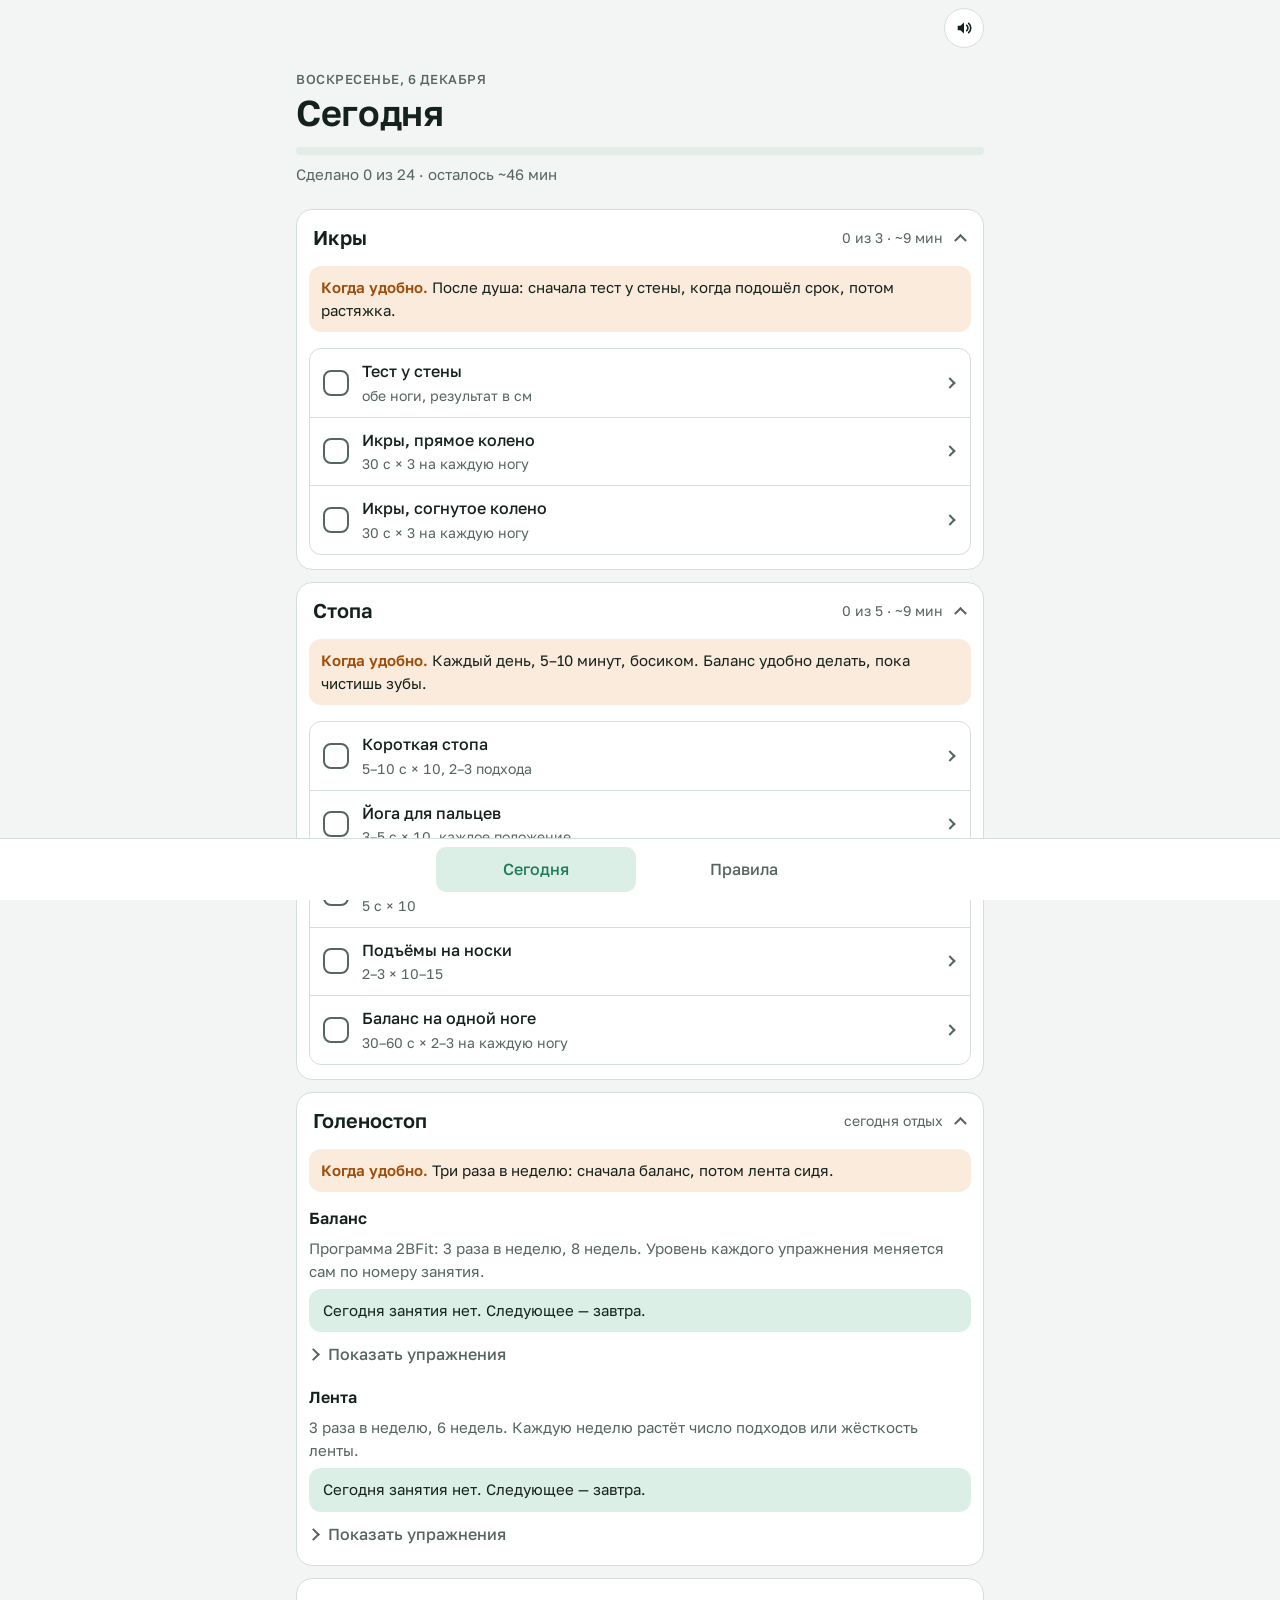
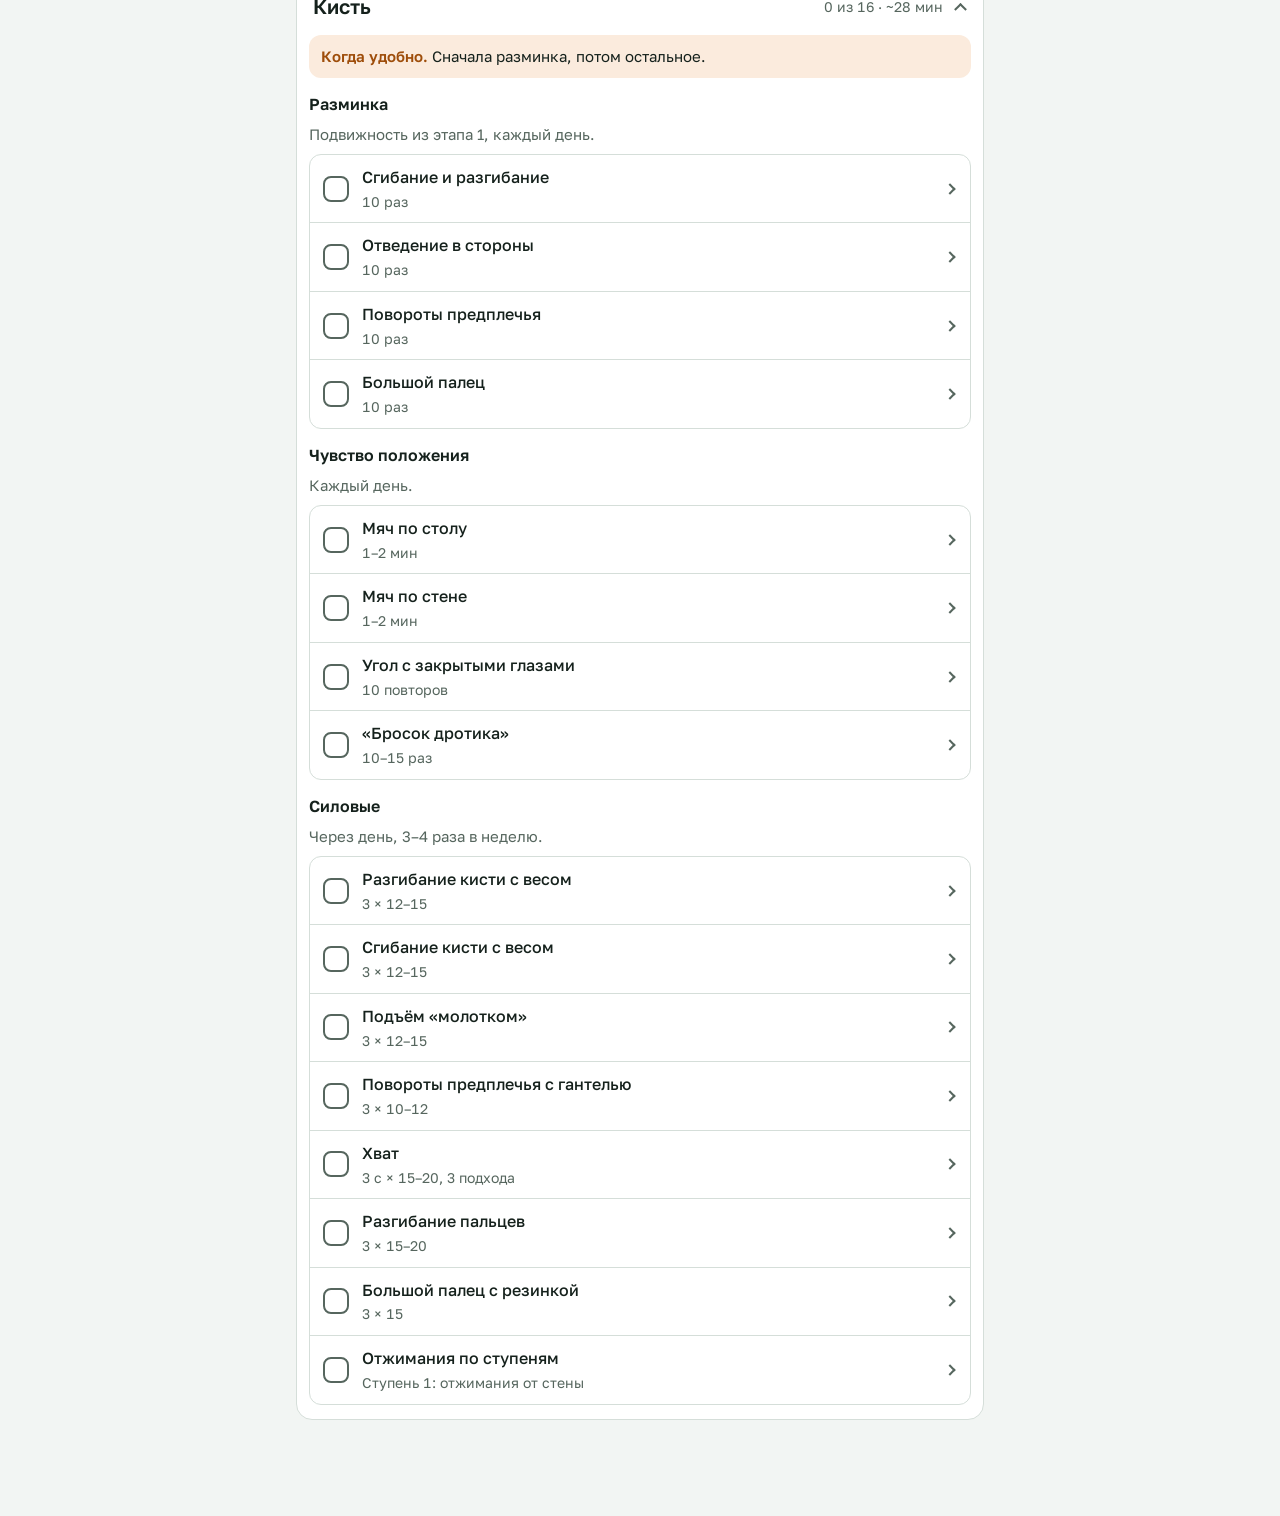
==== index.html @ 6de58931 "Публикация 2026-11-14 (0f34f61)" ====
<!doctype html>
<html lang="ru">
<head>
<meta charset="utf-8">
<meta name="viewport" content="width=device-width, initial-scale=1, viewport-fit=cover">
<title>ЛФК</title>
<meta name="description" content="Ежедневные упражнения для стоп, икр, голеностопа и кистей: план на день, анимация и таймер.">
<meta name="theme-color" content="#F2F5F3" media="(prefers-color-scheme: light)">
<meta name="theme-color" content="#0F1513" media="(prefers-color-scheme: dark)">
<link rel="manifest" href="manifest.webmanifest">
<link rel="icon" href="icons/icon-192.png" type="image/png">
<link rel="apple-touch-icon" href="icons/apple-touch-icon.png">
<link rel="preload" href="fonts/golos-text-cyrillic-400-normal.woff2" as="font" type="font/woff2" crossorigin>
<link rel="preload" href="fonts/golos-text-cyrillic-600-normal.woff2" as="font" type="font/woff2" crossorigin>
<link rel="stylesheet" href="app.css">
<script type="importmap">
{ "imports": {
  "three": "./lib/three.module.min.js",
  "three/addons/": "./lib/addons/"
} }
</script>
</head>
<body>
<svg width="0" height="0" style="position:absolute" aria-hidden="true" focusable="false">
  <defs>
    <marker id="arr" viewBox="0 0 10 10" refX="8" refY="5" markerUnits="userSpaceOnUse" markerWidth="10" markerHeight="10" orient="auto-start-reverse">
      <path d="M0,0 L10,5 L0,10 z" class="cue-fill"/>
    </marker>
  </defs>
</svg>

<div id="storage-warn" class="storage-warn" role="alert" hidden>
  <b>Отметки не сохранятся.</b> Хранилище телефона недоступно, поэтому всё записанное пропадёт после закрытия приложения. Так бывает в режиме инкогнито: открой приложение в обычном окне.
</div>
<main id="app" class="wrap" tabindex="-1"></main>

<nav class="tabbar" aria-label="Разделы">
  <a href="#today" data-tab="today">Сегодня</a>
  <a href="#rules" data-tab="rules">Правила</a>
</nav>

<script type="module" src="app.js"></script>
<script>
  if ('serviceWorker' in navigator) {
    window.addEventListener('load', () => { navigator.serviceWorker.register('sw.js').catch(() => {}); });
  }
</script>
</body>
</html>
---- app.css ----
/* Одна колонка под телефон: «Сегодня» — список по группам дня, плеер — сцена, таймер, «Следи», «Сколько».
   Цвета — токены: светлая тема на :root, тёмная — в двух блоках ниже. */

@font-face { font-family: "Golos Text"; font-style: normal; font-weight: 400; font-display: swap; src: url(fonts/golos-text-cyrillic-400-normal.woff2) format("woff2"); unicode-range: U+0301, U+0400-045F, U+0490-0491, U+04B0-04B1, U+2116; }
@font-face { font-family: "Golos Text"; font-style: normal; font-weight: 500; font-display: swap; src: url(fonts/golos-text-cyrillic-500-normal.woff2) format("woff2"); unicode-range: U+0301, U+0400-045F, U+0490-0491, U+04B0-04B1, U+2116; }
@font-face { font-family: "Golos Text"; font-style: normal; font-weight: 600; font-display: swap; src: url(fonts/golos-text-cyrillic-600-normal.woff2) format("woff2"); unicode-range: U+0301, U+0400-045F, U+0490-0491, U+04B0-04B1, U+2116; }
@font-face { font-family: "Golos Text"; font-style: normal; font-weight: 400; font-display: swap; src: url(fonts/golos-text-latin-400-normal.woff2) format("woff2"); unicode-range: U+0000-00FF, U+0131, U+0152-0153, U+02BB-02BC, U+02C6, U+02DA, U+02DC, U+0304, U+0308, U+0329, U+2000-206F, U+20AC, U+2122, U+2191, U+2193, U+2212, U+2215, U+FEFF, U+FFFD; }
@font-face { font-family: "Golos Text"; font-style: normal; font-weight: 500; font-display: swap; src: url(fonts/golos-text-latin-500-normal.woff2) format("woff2"); unicode-range: U+0000-00FF, U+0131, U+0152-0153, U+02BB-02BC, U+02C6, U+02DA, U+02DC, U+0304, U+0308, U+0329, U+2000-206F, U+20AC, U+2122, U+2191, U+2193, U+2212, U+2215, U+FEFF, U+FFFD; }
@font-face { font-family: "Golos Text"; font-style: normal; font-weight: 600; font-display: swap; src: url(fonts/golos-text-latin-600-normal.woff2) format("woff2"); unicode-range: U+0000-00FF, U+0131, U+0152-0153, U+02BB-02BC, U+02C6, U+02DA, U+02DC, U+0304, U+0308, U+0329, U+2000-206F, U+20AC, U+2122, U+2191, U+2193, U+2212, U+2215, U+FEFF, U+FFFD; }

:root {
  --bg: #F2F5F3;
  --surface: #FFFFFF;
  --ink: #15211C;
  --muted: #56665E;
  --line: #D5DED9;
  --chip: #E4ECE7;
  --accent: #1F7A5C;
  --accent-ink: #FFFFFF;
  --accent-soft: #DCEFE6;
  --cue: #E0761C;
  --cue-text: #9E4D0A;
  --cue-soft: #FBEBDD;
  --stage: #E6EDE9;
  --floor: #D2DCD7;
  --overlay: rgba(255, 255, 255, .86);
  /* схемы из прототипа */
  --fig: #26352E;
  --fig-far: #98AAA1;
  --skin: #F7FAF8;
  --wall: #D2DCD6;
  --floor-line: #9FB0A8;
  --f-body: "Golos Text", system-ui, -apple-system, "Segoe UI", Roboto, sans-serif;
  color-scheme: light;
}
@media (prefers-color-scheme: dark) {
  :root:not([data-theme="light"]) {
    --bg: #0F1513; --surface: #161F1B; --ink: #E5EDE9; --muted: #9AABA3; --line: #2B3833; --chip: #212D28;
    --accent: #4DC59D; --accent-ink: #062419; --accent-soft: #173328; --cue: #F39A4A; --cue-text: #F6B47A; --cue-soft: #3A2716;
    --stage: #1A2420; --floor: #26332E; --overlay: rgba(22, 31, 27, .86);
    --fig: #D3E0D9; --fig-far: #5B6D65; --skin: #22302A; --wall: #2C3A34; --floor-line: #4E5F58;
    color-scheme: dark;
  }
}
:root[data-theme="dark"] {
  --bg: #0F1513; --surface: #161F1B; --ink: #E5EDE9; --muted: #9AABA3; --line: #2B3833; --chip: #212D28;
  --accent: #4DC59D; --accent-ink: #062419; --accent-soft: #173328; --cue: #F39A4A; --cue-text: #F6B47A; --cue-soft: #3A2716;
  --stage: #1A2420; --floor: #26332E; --overlay: rgba(22, 31, 27, .86);
  --fig: #D3E0D9; --fig-far: #5B6D65; --skin: #22302A; --wall: #2C3A34; --floor-line: #4E5F58;
  color-scheme: dark;
}

* { box-sizing: border-box; }
html { -webkit-text-size-adjust: 100%; }
body {
  margin: 0; background: var(--bg); color: var(--ink); font: 16px/1.55 var(--f-body);
  -webkit-tap-highlight-color: transparent;
}
[hidden] { display: none !important; }
a { color: var(--accent); }
button { font: inherit; color: inherit; }
button:focus-visible, a:focus-visible, summary:focus-visible, input:focus-visible { outline: 3px solid var(--accent); outline-offset: 2px; border-radius: 8px; }

.wrap {
  max-width: 720px; margin: 0 auto;
  padding-left: max(16px, env(safe-area-inset-left, 0px));
  padding-right: max(16px, env(safe-area-inset-right, 0px));
  padding-top: calc(env(safe-area-inset-top, 0px) + 18px);
  padding-bottom: calc(env(safe-area-inset-bottom, 0px) + 96px);
  display: grid; gap: 22px;
}
body.player .wrap { gap: 12px; padding-bottom: calc(env(safe-area-inset-bottom, 0px) + 96px); }

.eyebrow { margin: 0; font-size: 13px; font-weight: 500; letter-spacing: .04em; text-transform: uppercase; color: var(--muted); }
h1 { margin: 4px 0 0; font-size: clamp(28px, 7vw, 36px); line-height: 1.12; font-weight: 600; letter-spacing: -.01em; text-wrap: balance; }
h2 { margin: 0; font-size: 20px; line-height: 1.25; font-weight: 600; text-wrap: balance; }
p { margin: 0; }
.specs { display: flex; flex-wrap: wrap; gap: 6px; margin-top: 12px; }
.spec { font-size: 14px; font-weight: 500; font-variant-numeric: tabular-nums; background: var(--chip); padding: 4px 10px; border-radius: 999px; }
section { display: grid; gap: 10px; }

/* ---------- Сегодня ---------- */
.progress { margin-top: 14px; display: grid; gap: 8px; }
.bar { height: 8px; background: var(--chip); border-radius: 999px; overflow: hidden; }
.bar span { display: block; height: 100%; background: var(--accent); border-radius: inherit; transition: width .4s ease; }
.progress p { color: var(--muted); font-size: 15px; font-variant-numeric: tabular-nums; }

/* верхняя строка: «назад» слева, звук справа — на каждом экране; закреплена при прокрутке */
.topbar {
  position: sticky; top: 0; z-index: 15;
  display: flex; justify-content: space-between; align-items: center; gap: 12px;
  margin-top: calc(-1 * (env(safe-area-inset-top, 0px) + 18px));
  margin-bottom: -10px;
  padding-top: calc(env(safe-area-inset-top, 0px) + 8px); padding-bottom: 8px;
  background: var(--bg);
  border-bottom: 1px solid transparent;
}
body.scrolled .topbar { border-bottom-color: var(--line); }
.sound {
  flex: none; display: grid; place-items: center; width: 40px; height: 40px; padding: 0;
  color: var(--ink); background: var(--surface);
  border: 1px solid var(--line); border-radius: 999px; cursor: pointer;
}
/* где ты в программе: «Икры · 2 из 5» — рядом с «‹ Сегодня» */
.crumb { flex: 1; min-width: 0; font-size: 14px; color: var(--muted); white-space: nowrap; overflow: hidden; text-overflow: ellipsis; font-variant-numeric: tabular-nums; }
.sound svg { width: 18px; height: 18px; }

/* разделы по частям тела сворачиваются */
.parts { display: grid; gap: 12px; }
details.part { background: var(--surface); border: 1px solid var(--line); border-radius: 16px; }
details.part > summary {
  list-style: none; cursor: pointer; display: grid; grid-template-columns: minmax(0, 1fr) auto 14px; align-items: center; gap: 10px;
  padding: 14px 16px; min-height: 56px;
}
details.part > summary::-webkit-details-marker { display: none; }
.part-title { font-size: 20px; font-weight: 600; line-height: 1.25; }
.part-meta { font-size: 14px; color: var(--muted); font-variant-numeric: tabular-nums; }
.part-chev { width: 9px; height: 9px; border-right: 2px solid var(--muted); border-bottom: 2px solid var(--muted); transform: rotate(45deg) translate(-2px, -2px); transition: transform .2s ease; justify-self: center; }
details.part[open] .part-chev { transform: rotate(-135deg) translate(-2px, -2px); }
.part-body { display: grid; gap: 14px; padding: 0 12px 14px; }
.when { font-size: 15px; background: var(--cue-soft); border-radius: 12px; padding: 10px 12px; }
.when b { font-weight: 600; color: var(--cue-text); }

.group { display: grid; gap: 6px; }
.group-title { margin: 0; font-size: 16px; font-weight: 600; }
.group-note { color: var(--muted); font-size: 15px; }
.ex-list { list-style: none; margin: 2px 0 0; padding: 0; border: 1px solid var(--line); border-radius: 12px; overflow: hidden; background: var(--surface); }
.ex-list li + li { border-top: 1px solid var(--line); }
.ex-item { display: grid; grid-template-columns: 52px minmax(0, 1fr); align-items: stretch; }
.tick-btn { border: 0; background: transparent; padding: 0; cursor: pointer; display: grid; place-items: center; min-height: 56px; }
.tick-btn:active { background: var(--chip); }
.ex-row {
  display: grid; grid-template-columns: minmax(0, 1fr) 12px; gap: 10px; align-items: center;
  padding: 10px 14px 10px 0; color: var(--ink); text-decoration: none; min-height: 56px;
}
.ex-row:active { background: var(--chip); }
.ex-main { display: grid; gap: 1px; min-width: 0; }
.ex-name { font-weight: 500; }
.ex-dose { font-size: 14px; color: var(--muted); font-variant-numeric: tabular-nums; }
.tick { width: 26px; height: 26px; border-radius: 8px; border: 2px solid var(--muted); display: grid; place-items: center; transition: background .15s ease, border-color .15s ease; }
.tick svg { width: 15px; height: 15px; opacity: 0; }
.is-done .tick { background: var(--accent); border-color: var(--accent); color: var(--accent-ink); }
.is-done .tick svg { opacity: 1; }
.is-done .ex-name { color: var(--muted); text-decoration: line-through; text-decoration-thickness: 1px; }
.chev { width: 8px; height: 8px; border-right: 2px solid var(--muted); border-top: 2px solid var(--muted); transform: rotate(45deg); justify-self: center; }
.rest { background: var(--accent-soft); border-radius: 12px; padding: 10px 14px; font-size: 15px; }

details.more summary, details.words summary {
  cursor: pointer; list-style: none; display: inline-flex; align-items: center; gap: 10px;
  font-size: 16px; font-weight: 500; color: var(--muted); padding: 4px 0;
}
details.more summary::-webkit-details-marker, details.words summary::-webkit-details-marker { display: none; }
details.more summary::before, details.words summary::before {
  content: ""; width: 7px; height: 7px; border-right: 2px solid currentColor; border-bottom: 2px solid currentColor;
  transform: rotate(-45deg); transition: transform .2s ease;
}
details[open].more summary::before, details[open].words summary::before { transform: rotate(45deg); }
details.more .ex-list { margin-top: 8px; }
details.words { border-top: 1px solid var(--line); padding-top: 14px; }
details.words ol { margin-top: 12px; }

/* ---------- плеер ---------- */
.back { flex: none; display: inline-flex; align-items: center; gap: 8px; text-decoration: none; font-weight: 500; padding: 6px 0; }

/* шапка упражнения: название, цель, что понадобится */
.ex-head { display: grid; gap: 4px; }
.ex-head h1 { margin: 0; font-size: 24px; line-height: 1.2; }
.meta { font-size: 15px; color: var(--muted); font-variant-numeric: tabular-nums; }
.done-mark { color: var(--accent); font-weight: 600; }
.link { font: 500 15px/1.2 var(--f-body); color: var(--accent); background: none; border: 0; padding: 2px 0; cursor: pointer; text-decoration: underline; text-underline-offset: 3px; }
.need { font-size: 15px; }
.settings { display: grid; gap: 12px; background: var(--surface); border: 1px solid var(--line); border-radius: 14px; padding: 12px 14px; }
.stepper .lbl small { display: block; font-size: 13px; }
body.player h2 { font-size: 17px; }
.back::before { content: ""; width: 8px; height: 8px; border-left: 2px solid currentColor; border-bottom: 2px solid currentColor; transform: rotate(45deg); }

.stage-card { display: grid; gap: 10px; }
/* высота от высоты экрана: под анимацией без прокрутки видно «Следи» */
.stage {
  position: relative; width: 100%; max-width: 100%;
  height: clamp(190px, 32vh, 320px); height: clamp(190px, 32svh, 320px);
  background: var(--stage); border-radius: 16px; overflow: hidden;
}
.stage:focus-visible { outline: 3px solid var(--accent); outline-offset: 2px; }
.stage canvas { cursor: grab; }
.stage canvas:active { cursor: grabbing; }
.stage .figure { position: absolute; inset: 0; display: grid; place-items: center; padding: 56px 18px 34px; }
.stage .figure svg { width: 100%; height: 100%; max-height: 100%; }
.hud { position: absolute; inset: 10px 10px auto 10px; display: flex; justify-content: space-between; align-items: flex-start; gap: 8px; pointer-events: none; }
.pill {
  background: var(--overlay); backdrop-filter: blur(6px); -webkit-backdrop-filter: blur(6px);
  border-radius: 999px; padding: 6px 12px; font-size: 15px; font-weight: 600; font-variant-numeric: tabular-nums;
}
.pill.count { font-weight: 500; }
.pill.phase.hold { background: var(--accent); color: var(--accent-ink); }
.stage-bar { position: absolute; left: 0; right: 0; bottom: 0; height: 5px; background: transparent; }
.stage-bar span { display: block; height: 100%; width: 0; background: var(--accent); }
/* значок «стоит на паузе»: касание анимации запускает её снова */
.paused-mark {
  position: absolute; right: 10px; bottom: 14px; width: 40px; height: 40px; pointer-events: none;
  border-radius: 999px; background: var(--overlay); color: var(--ink); display: grid; place-items: center;
  backdrop-filter: blur(6px); -webkit-backdrop-filter: blur(6px);
}
.paused-mark svg { width: 18px; height: 18px; fill: currentColor; }

/* крупный таймер вместо ракурсов, когда упражнение идёт: видно с пола */
.bigtimer { display: flex; align-items: center; gap: 14px; min-height: 60px; }
.bt-num { font-size: 56px; line-height: 1; font-weight: 600; font-variant-numeric: tabular-nums; letter-spacing: -.02em; }
.bt-num small { font-size: .4em; font-weight: 500; color: var(--muted); margin-left: 2px; letter-spacing: 0; }
.bt-txt { display: grid; gap: 2px; min-width: 0; }
.bt-word { font-size: 26px; line-height: 1.1; font-weight: 600; }
.bt-sub { font-size: 14px; color: var(--muted); }

/* нижняя строка кнопок закреплена: до неё всегда достаёт большой палец */
.actionbar {
  position: fixed; left: 0; right: 0; bottom: 0; z-index: 20;
  display: flex; gap: 8px; background: var(--surface); border-top: 1px solid var(--line);
  padding: 10px max(16px, calc((100vw - 720px) / 2 + 16px)) calc(10px + env(safe-area-inset-bottom, 0px));
}
.actionbar .primary { flex: 1; min-height: 52px; padding: 10px 16px; line-height: 1.2; }
.ghost-btn {
  flex: none; min-height: 52px; padding: 0 18px; cursor: pointer;
  font: 500 16px/1.2 var(--f-body); color: var(--ink); background: transparent;
  border: 1px solid var(--line); border-radius: 12px;
}
.ghost-btn:active { background: var(--chip); }

/* подписи прямо на 3D-сцене: «пятка», «подушечка», «свод» */
.labels { position: absolute; inset: 0; pointer-events: none; overflow: hidden; }
/* сноска: подпись у края сцены, тонкая линия к точке на теле */
.leaders { position: absolute; inset: 0; width: 100%; height: 100%; overflow: visible; }
.leaders line { stroke: var(--cue); stroke-width: 1.5; }
.leaders circle { fill: var(--cue); stroke: var(--surface); stroke-width: 1.5; }
.label3d {
  position: absolute; left: 0; top: 0;
  background: var(--overlay); color: var(--ink); border: 1.5px solid var(--cue);
  border-radius: 999px; padding: 3px 9px; font-size: 13px; font-weight: 600; white-space: nowrap;
  backdrop-filter: blur(4px); -webkit-backdrop-filter: blur(4px);
}

.views { display: flex; gap: 6px; overflow-x: auto; scrollbar-width: none; }
.views::-webkit-scrollbar { display: none; }
.views .seg { flex: none; font-size: 14px; padding: 8px 12px; }
.seg {
  font: 500 15px/1 var(--f-body); color: var(--ink); background: var(--surface);
  border: 1px solid var(--line); border-radius: 10px; padding: 10px 14px; cursor: pointer;
}
.seg[aria-pressed="true"] { background: var(--accent); border-color: transparent; color: var(--accent-ink); }
.hint { font-size: 14px; color: var(--muted); }
.legend { display: flex; gap: 10px; align-items: baseline; font-size: 14px; line-height: 1.4; color: var(--muted); }
.sw { flex: none; width: 12px; height: 12px; border-radius: 999px; background: var(--cue); transform: translateY(1px); }

.runbox { display: grid; gap: 12px; background: var(--surface); border: 1px solid var(--line); border-radius: 14px; padding: 14px; }
.run-status { font-weight: 600; font-size: 17px; font-variant-numeric: tabular-nums; }
.run-sub { color: var(--muted); font-size: 15px; }
.primary {
  font: 600 17px/1 var(--f-body); background: var(--accent); color: var(--accent-ink);
  border: 0; border-radius: 12px; padding: 16px 18px; cursor: pointer; width: 100%;
}
.primary:active { filter: brightness(.95); }
.goals { display: grid; gap: 8px; }
.stepper { display: grid; grid-template-columns: minmax(0, 1fr) auto; align-items: center; gap: 10px; }
.stepper .lbl { color: var(--muted); font-size: 15px; }
.stepper .ctl { display: inline-flex; align-items: center; gap: 4px; }
.stepper .val { min-width: 64px; text-align: center; font-weight: 600; font-variant-numeric: tabular-nums; }
.stepper button {
  width: 40px; height: 40px; border-radius: 10px; border: 1px solid var(--line); background: var(--bg);
  font-size: 20px; line-height: 1; cursor: pointer; display: grid; place-items: center;
}
.stepper button:disabled { opacity: .35; cursor: default; }
.done-note { color: var(--accent); font-weight: 600; }
.goals.locked { opacity: .45; pointer-events: none; }

.watch { margin: 0; padding: 0; list-style: none; display: grid; gap: 8px; }
.watch li { background: var(--surface); border: 1px solid var(--line); border-radius: 12px; padding: 8px 12px; font-size: 15px; line-height: 1.45; }
.watch li.foryou { background: var(--cue-soft); border-color: transparent; }
.watch b { font-weight: 600; }
.tips { margin: 0; padding: 0; list-style: none; display: grid; gap: 8px; }
.tips li { background: var(--accent-soft); border-radius: 12px; padding: 10px 14px; }
.levels { display: flex; flex-wrap: wrap; gap: 6px; }
.lvl {
  display: inline-flex; align-items: baseline; gap: 6px; padding: 9px 12px; min-height: 40px;
  font: 500 15px/1.1 var(--f-body); color: var(--ink); background: var(--surface);
  border: 1px solid var(--line); border-radius: 10px; cursor: pointer;
}
.lvl b { font-weight: 600; font-variant-numeric: tabular-nums; }
.lvl[aria-pressed="true"] { background: var(--accent); color: var(--accent-ink); border-color: transparent; }
/* уровни балансборда в списке «Сегодня»: сетка 2 × 2, подписи переносятся */
.foryou { background: var(--cue-soft); border-radius: 12px; padding: 10px 14px; }
.foryou .tag { display: block; font-size: 12px; font-weight: 600; letter-spacing: .06em; text-transform: uppercase; color: var(--cue-text); margin-bottom: 2px; }
.dose { background: var(--surface); border: 1px solid var(--line); border-radius: 12px; padding: 12px 14px; display: grid; gap: 8px; }
.dose .row { display: grid; grid-template-columns: 112px minmax(0, 1fr); gap: 10px; }
.dose .k { color: var(--muted); }
ol.steps { margin: 0; padding-left: 1.4em; display: grid; gap: 8px; }
ol.steps li::marker { color: var(--muted); font-variant-numeric: tabular-nums; }
.scale { display: grid; gap: 6px; }
.scale .row { display: grid; grid-template-columns: 150px minmax(0, 1fr); gap: 10px; font-size: 15px; }
.scale .v { font-weight: 600; font-variant-numeric: tabular-nums; }

/* тест у стены */
.measure { display: grid; gap: 12px; }
.fields { display: grid; grid-template-columns: 1fr 1fr; gap: 10px; }
.fields label { display: grid; gap: 4px; font-size: 15px; color: var(--muted); }
.fields input {
  font: 600 22px/1.2 var(--f-body); font-variant-numeric: tabular-nums; color: var(--ink);
  background: var(--bg); border: 1px solid var(--line); border-radius: 10px; padding: 10px 12px; width: 100%; min-width: 0;
}
.result { display: grid; gap: 6px; }
.result p { font-size: 15px; }
.history { display: grid; gap: 4px; font-size: 15px; font-variant-numeric: tabular-nums; color: var(--muted); }

/* ---------- правила ---------- */
.rules { margin: 0; padding: 0; list-style: none; display: grid; gap: 10px; }
.rules li { background: var(--surface); border: 1px solid var(--line); border-radius: 12px; padding: 12px 14px; }
.rules b { font-weight: 600; }
ul.plain { margin: 0; padding-left: 1.2em; display: grid; gap: 6px; }
.small { font-size: 14px; color: var(--muted); }

/* ---------- нижние вкладки ---------- */
.tabbar {
  position: fixed; left: 0; right: 0; bottom: 0; z-index: 20;
  display: flex; justify-content: center; gap: 8px;
  background: var(--surface); border-top: 1px solid var(--line);
  padding: 8px max(16px, env(safe-area-inset-right, 0px)) calc(8px + env(safe-area-inset-bottom, 0px)) max(16px, env(safe-area-inset-left, 0px));
}
.tabbar a {
  flex: 1; max-width: 200px; text-align: center; text-decoration: none; color: var(--muted);
  font-weight: 500; padding: 10px 8px; border-radius: 10px;
}
.tabbar a[aria-current="page"] { color: var(--accent); background: var(--accent-soft); }
body.player .tabbar { display: none; }

/* ---------- словарь схем из прототипа ---------- */
.limb { fill: none; stroke: var(--fig); stroke-width: 7; stroke-linecap: round; stroke-linejoin: round; }
.limb.far { stroke: var(--fig-far); }
.head { fill: var(--fig); }
.floor { stroke: var(--floor-line); stroke-width: 2; stroke-linecap: round; }
.wall { fill: var(--wall); }
.foot { fill: var(--skin); stroke: var(--fig); stroke-width: 2; stroke-linejoin: round; }
.ghost { fill: none; stroke: var(--muted); stroke-width: 2; stroke-dasharray: 5 4; stroke-linecap: round; stroke-linejoin: round; }
.ghost.leg { stroke-width: 5; opacity: .6; }
.cue { fill: none; stroke: var(--cue); stroke-width: 2.5; stroke-linecap: round; }
.cue.dash { stroke-dasharray: 4 4; }
.cue-fill { fill: var(--cue); }
.zone { stroke: var(--cue); stroke-opacity: .45; stroke-width: 15; stroke-linecap: round; }
.svg-label { font: 500 12px var(--f-body); fill: var(--muted); }
.svg-label.hot { fill: var(--cue-text); }

@media (prefers-reduced-motion: reduce) {
  .bar span, details.more summary::before, details.words summary::before, .part-chev, .tick { transition: none; }
}

/* резервная копия на экране «Правила» */
.backup-btns { display: flex; flex-wrap: wrap; gap: 8px; }
.backup-btns .primary { flex: 1 1 180px; min-height: 52px; }
.backup-btns .ghost-btn { flex: 1 1 180px; }
#backup-status:empty { display: none; }

/* хранилище недоступно: заметно на всех экранах */
.storage-warn {
  margin: 0;
  padding: 10px max(16px, calc((100vw - 720px) / 2 + 16px));
  padding-top: calc(10px + env(safe-area-inset-top, 0px));
  background: var(--cue-soft); color: var(--ink); border-bottom: 2px solid var(--cue);
  font-size: 15px; line-height: 1.4;
}
.storage-warn b { color: var(--cue-text); }
.storage-warn[hidden] { display: none; }
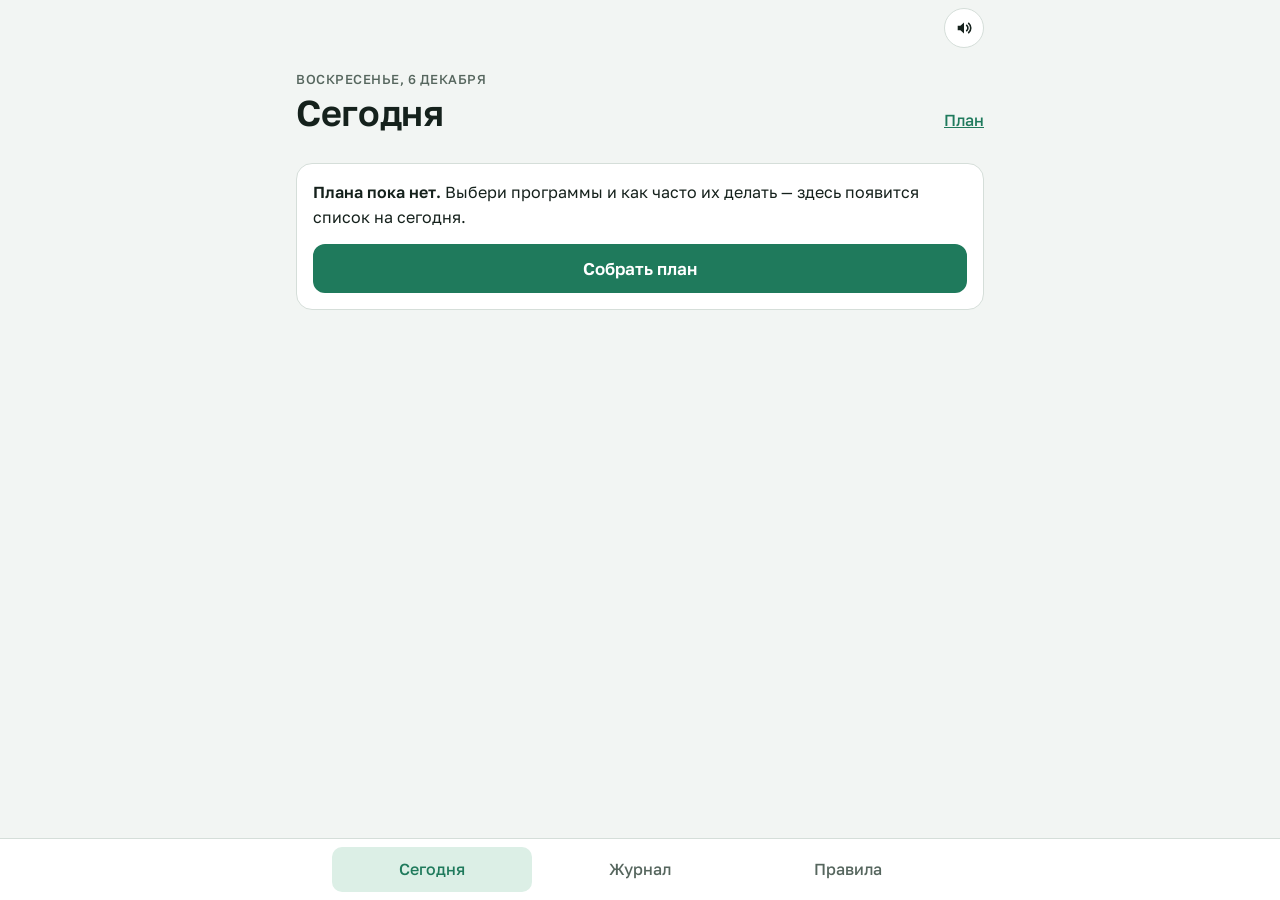
==== commit 4721cf60: "Публикация 2026-11-24 (d9d83a7)" ====
--- a/index.html
+++ b/index.html
@@ -36,6 +36,7 @@
 
 <nav class="tabbar" aria-label="Разделы">
   <a href="#today" data-tab="today">Сегодня</a>
+  <a href="#journal" data-tab="journal">Журнал</a>
   <a href="#rules" data-tab="rules">Правила</a>
 </nav>
 
--- a/app.css
+++ b/app.css
@@ -18,6 +18,7 @@
   --accent: #1F7A5C;
   --accent-ink: #FFFFFF;
   --accent-soft: #DCEFE6;
+  --journal-amber: #A15D0C;
   --cue: #E0761C;
   --cue-text: #9E4D0A;
   --cue-soft: #FBEBDD;
@@ -37,6 +38,7 @@
   :root:not([data-theme="light"]) {
     --bg: #0F1513; --surface: #161F1B; --ink: #E5EDE9; --muted: #9AABA3; --line: #2B3833; --chip: #212D28;
     --accent: #4DC59D; --accent-ink: #062419; --accent-soft: #173328; --cue: #F39A4A; --cue-text: #F6B47A; --cue-soft: #3A2716;
+    --journal-amber: #D78B25;
     --stage: #1A2420; --floor: #26332E; --overlay: rgba(22, 31, 27, .86);
     --fig: #D3E0D9; --fig-far: #5B6D65; --skin: #22302A; --wall: #2C3A34; --floor-line: #4E5F58;
     color-scheme: dark;
@@ -45,6 +47,7 @@
 :root[data-theme="dark"] {
   --bg: #0F1513; --surface: #161F1B; --ink: #E5EDE9; --muted: #9AABA3; --line: #2B3833; --chip: #212D28;
   --accent: #4DC59D; --accent-ink: #062419; --accent-soft: #173328; --cue: #F39A4A; --cue-text: #F6B47A; --cue-soft: #3A2716;
+  --journal-amber: #D78B25;
   --stage: #1A2420; --floor: #26332E; --overlay: rgba(22, 31, 27, .86);
   --fig: #D3E0D9; --fig-far: #5B6D65; --skin: #22302A; --wall: #2C3A34; --floor-line: #4E5F58;
   color-scheme: dark;
@@ -67,7 +70,8 @@
   padding-right: max(16px, env(safe-area-inset-right, 0px));
   padding-top: calc(env(safe-area-inset-top, 0px) + 18px);
   padding-bottom: calc(env(safe-area-inset-bottom, 0px) + 96px);
-  display: grid; gap: 22px;
+  /* minmax(0, 1fr): колонка не шире экрана, даже если внутри 3D-сцена или длинное слово */
+  display: grid; grid-template-columns: minmax(0, 1fr); gap: 22px;
 }
 body.player .wrap { gap: 12px; padding-bottom: calc(env(safe-area-inset-bottom, 0px) + 96px); }
 
@@ -144,6 +148,49 @@
 .is-done .ex-name { color: var(--muted); text-decoration: line-through; text-decoration-thickness: 1px; }
 .chev { width: 8px; height: 8px; border-right: 2px solid var(--muted); border-top: 2px solid var(--muted); transform: rotate(45deg); justify-self: center; }
 .rest { background: var(--accent-soft); border-radius: 12px; padding: 10px 14px; font-size: 15px; }
+.is-skipped .ex-name, .is-skipped .ex-dose { color: var(--muted); }
+.is-skipped .tick { border-style: dashed; }
+.title-row { display: flex; align-items: baseline; justify-content: space-between; gap: 12px; }
+.plan-link { font-size: 16px; font-weight: 500; padding: 8px 0 8px 12px; }
+.empty { display: grid; gap: 14px; background: var(--surface); border: 1px solid var(--line); border-radius: 16px; padding: 16px; }
+.empty .primary { text-align: center; text-decoration: none; }
+details.not-today { background: var(--surface); border: 1px solid var(--line); border-radius: 16px; padding: 12px; }
+details.not-today > summary { font-size: 16px; }
+details.not-today[open] { display: grid; gap: 14px; }
+.group-sub { margin: 4px 0 0; font-size: 15px; font-weight: 600; }
+.visually-hidden { position: absolute; width: 1px; height: 1px; overflow: hidden; clip-path: inset(50%); white-space: nowrap; }
+
+/* ---------- План ---------- */
+.plan-list { display: grid; gap: 12px; }
+.plan-part { background: var(--surface); border: 1px solid var(--line); border-radius: 16px; padding: 14px 12px; gap: 6px; }
+.plan-part-head { display: flex; align-items: center; justify-content: space-between; gap: 8px; min-height: 44px; }
+.plan-part-head { -webkit-user-select: none; user-select: none; -webkit-touch-callout: none; }
+.plan-part.is-sorting { touch-action: none; cursor: grab; border-color: var(--accent); background: var(--accent-soft); padding: 8px 12px; }
+.plan-part.is-dragging { position: relative; z-index: 2; cursor: grabbing; box-shadow: 0 8px 24px rgba(0, 0, 0, .18); }
+.pu-handle { display: grid; place-items: center; min-width: 44px; min-height: 44px; font-size: 24px; color: var(--accent); }
+.pu-start { display: flex; align-items: center; gap: 6px; }
+.pu-start .day { padding: 0 16px; }
+details.pu > summary { display: grid; grid-template-columns: minmax(0, 1fr) auto 24px; align-items: center; gap: 10px; min-height: 48px; cursor: pointer; list-style: none; }
+details.pu > summary::-webkit-details-marker { display: none; }
+details.pu[open] .part-chev { transform: rotate(-135deg) translate(-2px, -2px); }
+details.pu + details.pu { border-top: 1px solid var(--line); }
+.pu-title { font-weight: 500; }
+.pu-value { font-size: 15px; color: var(--muted); text-align: right; }
+.pu-value.is-unset { color: var(--cue-text); font-weight: 600; }
+.pu-body { display: grid; gap: 10px; padding: 0 0 12px; }
+.pu-modes { border: 0; margin: 0; padding: 0; display: grid; gap: 6px; }
+.pu-mode { display: flex; gap: 12px; align-items: center; min-height: 48px; padding: 6px 12px; border: 1px solid var(--line); border-radius: 12px; cursor: pointer; }
+.pu-mode:has(input:checked) { border-color: var(--accent); background: var(--accent-soft); }
+.pu-mode input { width: 20px; height: 20px; margin: 0; accent-color: var(--accent); flex: none; }
+.pu-mode small { display: block; font-size: 13px; color: var(--muted); }
+.pu-days { display: grid; grid-template-columns: repeat(7, minmax(0, 1fr)); gap: 4px; }
+.day { min-height: 44px; padding: 0; font: 500 15px/1 var(--f-body); color: var(--ink); background: var(--surface); border: 1px solid var(--line); border-radius: 10px; cursor: pointer; }
+.day[aria-pressed="true"] { background: var(--accent); border-color: transparent; color: var(--accent-ink); }
+.pu-ex-list { list-style: none; margin: 8px 0 0; padding: 0; display: grid; }
+.pu-ex-list label { display: flex; gap: 12px; align-items: center; min-height: 44px; cursor: pointer; }
+.pu-ex-list input { width: 20px; height: 20px; margin: 0; accent-color: var(--accent); flex: none; }
+.plan-foot { display: grid; gap: 10px; margin-top: 16px; }
+.plan-foot .primary { text-align: center; text-decoration: none; }
 
 details.more summary, details.words summary {
   cursor: pointer; list-style: none; display: inline-flex; align-items: center; gap: 10px;
@@ -263,11 +310,12 @@
 .stepper .lbl { color: var(--muted); font-size: 15px; }
 .stepper .ctl { display: inline-flex; align-items: center; gap: 4px; }
 .stepper .val { min-width: 64px; text-align: center; font-weight: 600; font-variant-numeric: tabular-nums; }
-.stepper button {
+/* только «−» и «+»: кнопка «Медленнее» в той же строке сохраняет свою ширину */
+.stepper .ctl button {
   width: 40px; height: 40px; border-radius: 10px; border: 1px solid var(--line); background: var(--bg);
   font-size: 20px; line-height: 1; cursor: pointer; display: grid; place-items: center;
 }
-.stepper button:disabled { opacity: .35; cursor: default; }
+.stepper .ctl button:disabled { opacity: .35; cursor: default; }
 .done-note { color: var(--accent); font-weight: 600; }
 .goals.locked { opacity: .45; pointer-events: none; }
 
@@ -289,8 +337,9 @@
 .foryou { background: var(--cue-soft); border-radius: 12px; padding: 10px 14px; }
 .foryou .tag { display: block; font-size: 12px; font-weight: 600; letter-spacing: .06em; text-transform: uppercase; color: var(--cue-text); margin-bottom: 2px; }
 .dose { background: var(--surface); border: 1px solid var(--line); border-radius: 12px; padding: 12px 14px; display: grid; gap: 8px; }
-.dose .row { display: grid; grid-template-columns: 112px minmax(0, 1fr); gap: 10px; }
+.dose .row { display: grid; grid-template-columns: 84px minmax(0, 1fr); gap: 10px; }
 .dose .k { color: var(--muted); }
+.dose details.more p { margin-top: 6px; font-size: 15px; }
 ol.steps { margin: 0; padding-left: 1.4em; display: grid; gap: 8px; }
 ol.steps li::marker { color: var(--muted); font-variant-numeric: tabular-nums; }
 .scale { display: grid; gap: 6px; }
@@ -308,6 +357,39 @@
 .result { display: grid; gap: 6px; }
 .result p { font-size: 15px; }
 .history { display: grid; gap: 4px; font-size: 15px; font-variant-numeric: tabular-nums; color: var(--muted); }
+
+/* ---------- журнал ---------- */
+.journal-period { margin-top: 4px; color: var(--muted); font-size: 14px; }
+.journal-week { overflow: hidden; border: 1px solid var(--line); border-radius: 14px; background: var(--surface); }
+.journal-grid { display: grid; grid-template-columns: minmax(0, 51%) repeat(7, minmax(0, 1fr)); align-items: center; }
+.journal-dates { min-height: 42px; color: var(--muted); font-size: 11px; }
+.journal-dates > span { align-self: stretch; display: grid; align-content: center; justify-items: center; }
+.journal-dates > span:first-child { justify-items: start; padding-left: 10px; font-size: 12px; }
+.journal-dates time { color: var(--ink); font-size: 12px; font-variant-numeric: tabular-nums; }
+.journal-dates .journal-today { background: var(--accent-soft); }
+.journal-today time { color: var(--accent); font-weight: 600; }
+.journal-dates .journal-future { opacity: .65; }
+.journal-future time { color: var(--muted); }
+.journal-group { border-top: 1px solid var(--line); }
+.journal-group > summary { min-height: 56px; list-style: none; cursor: pointer; background: var(--bg); }
+.journal-group > summary::-webkit-details-marker { display: none; }
+.journal-group > summary:focus-visible { outline-offset: -3px; }
+.journal-row-label { display: grid; min-width: 0; gap: 2px; padding: 7px 4px 7px 10px; line-height: 1.3; overflow-wrap: anywhere; }
+.journal-row-label small { color: var(--muted); font-size: 12px; font-weight: 400; }
+.journal-section-label { grid-template-columns: 9px minmax(0, 1fr); align-items: baseline; column-gap: 5px; }
+.journal-section-label small { grid-column: 2; }
+.journal-section-label b { font-weight: 600; }
+.journal-chevron { width: 7px; height: 7px; border: solid var(--muted); border-width: 1.5px 1.5px 0 0; transform: rotate(45deg); }
+.journal-group[open] .journal-chevron { transform: rotate(135deg); }
+.journal-exercises { margin: 0; padding: 0; list-style: none; }
+.journal-exercises li { min-height: 48px; border-top: 1px solid var(--line); }
+.journal-exercises .journal-row-label { padding-left: 24px; font-size: 14px; }
+.journal-mark { display: block; justify-self: center; width: 8px; height: 1px; background: var(--muted); opacity: .65; }
+.journal-mark.future { visibility: hidden; }
+.journal-mark.done { width: 9px; height: 9px; border-radius: 50%; background: var(--journal-amber); opacity: 1; }
+.journal-group summary .journal-mark.done, .journal-mark.journal-section-mark { width: 12px; height: 12px; border-radius: 4px; background: var(--accent); }
+.journal-legend { display: flex; flex-wrap: wrap; gap: 4px 16px; padding: 9px 10px; border-top: 1px solid var(--line); color: var(--muted); font-size: 11px; }
+.journal-legend span { display: flex; align-items: center; gap: 6px; }
 
 /* ---------- правила ---------- */
 .rules { margin: 0; padding: 0; list-style: none; display: grid; gap: 10px; }
